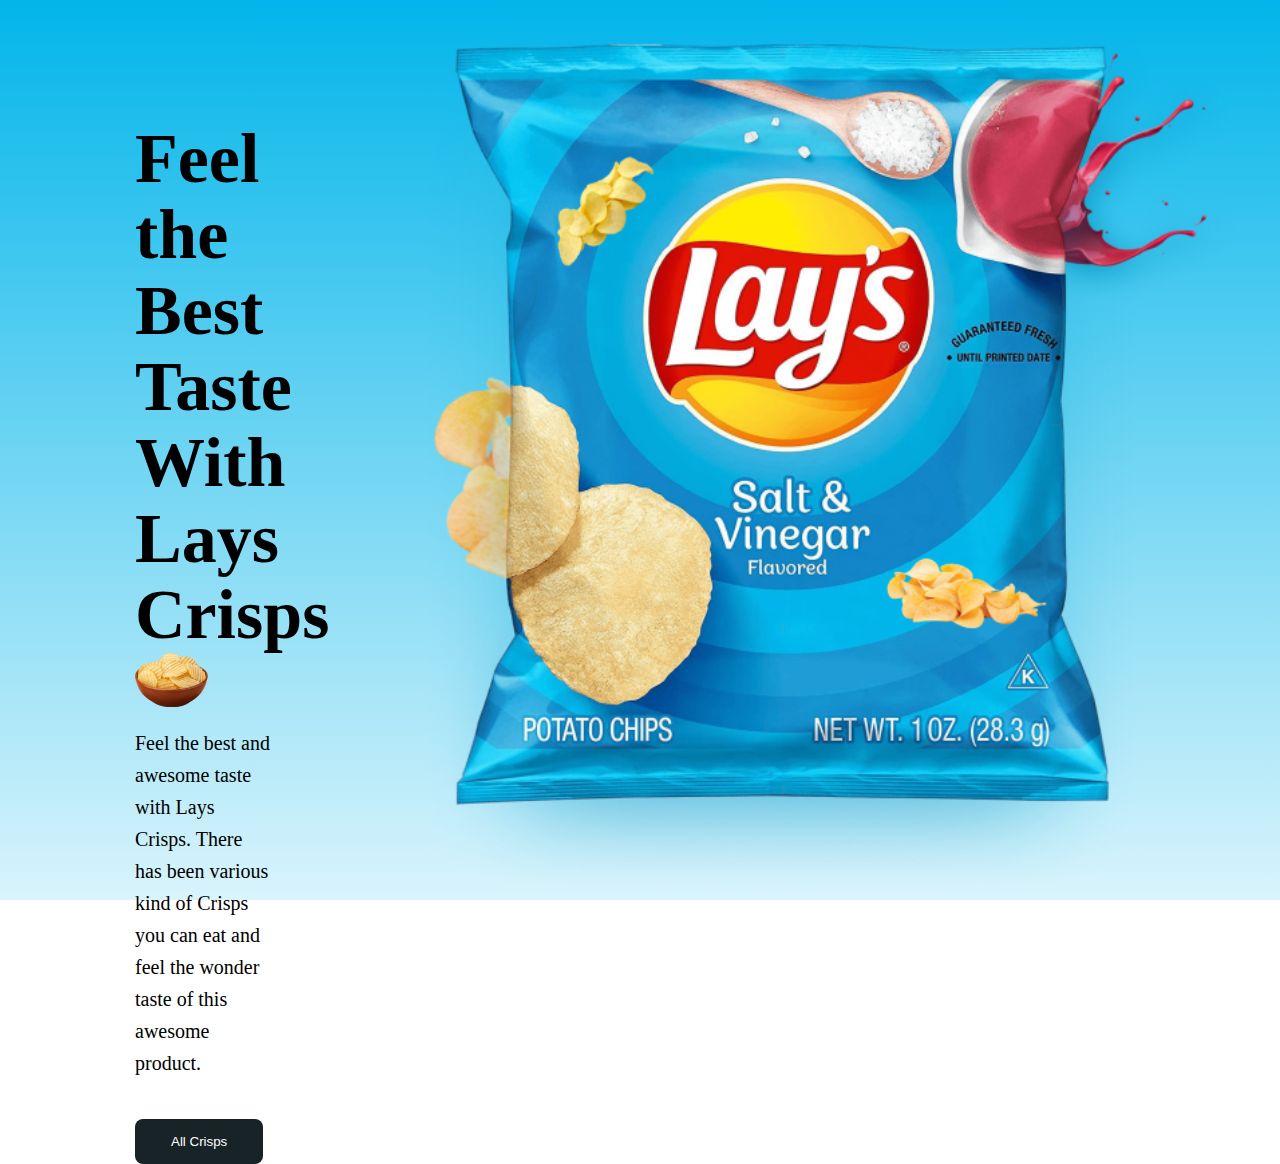
==== Kien/index.html @ 2e841c8f "sector 1" ====
<html lang="en">
  <head>
    <meta charset="UTF-8" />
    <meta http-equiv="X-UA-Compatible" content="IE=edge" />
    <meta name="viewport" content="width=device-width, initial-scale=1.0" />
    <title>Document</title>
    <link rel="stylesheet" href="./css/styles.css" />
  </head>
  <body>
    <main>
      <section>
        <div class="bg-blue-lg row">
          <div class="mg-l-135">
            <div>
              <div class="col-md-7 m-t-121">
                <h1 class="fw-700 lh-76 fz-70">
                  Feel the Best Taste With Lays Crisps
                  <img src="./img/Images02.png" alt="" />
                </h1>

                <p class="fw-400 fz-20 lh-32 m-t-20 font-manrope">
                  Feel the best and awesome taste with Lays Crisps. There has
                  been various kind of Crisps you can eat and feel the wonder
                  taste of this awesome product.
                </p>
              </div>
              <button class="ph-36 pv-15 bg-black text-w br-8 m-t-40">
                All Crisps
              </button>
            </div>
          </div>
          <img class="" src="./img/Images01.png" alt="" />
        </div>
      </section>
    </main>
  </body>
</html>
---- Kien/css/styles.css ----
* {
    padding: 0;
    margin: 0;
    box-sizing: border-box;
    border: none;
    outline: none;
  }  

/* font*/

.font-sentient {
    font-family: 'Sentient';
}
@import url('https://fonts.googleapis.com/css2?family=Inter:wght@100&display=swap');
.font-manrope {
    font-family: 'Manrope';
}

.fw-700 {
    font-weight: 700;
}

.fw-600 {
    font-weight: 600;
}
.fw-500 {
    font-weight: 500;
}
.fw-400 {
    font-weight: 400;
}

.fs-m {
    font-style: normal;
}

.fz-70 {
    font-size: 70;
}

.fz-20 {
    font-size: 20; 
}

.fz-18 {
    font-size: 18;
}

.lh-76 {
    line-height: 76px;
}

.lh-32 {
    line-height: 32px;
}

.lh-30 {
    line-height: 30px;
}

/* border */
.br-8 {
    border-radius: 8px;
}

/* padding */
.ph-36 {
    padding-right: 36;
    padding-left: 36;
}

.pv-15 {
    padding-top: 15;
    padding-bottom: 15;
}

.ph-135 {
    padding-left: 135px;
    padding-right: 135px;
}

.mh-36 {
    margin-right: 36;
    margin-left: 36;
}

.mv-15 {
    margin-top: 15;
    margin-bottom: 15;
}

.m-t-20 {
    margin-top: 20px;
}

.m-t-40 {
    margin-top: 40px;
}

.m-t-121 {
    margin-top: 121px;
}

.mg-l-135 {
    margin-left: 135px;
}

/* text*/
.text-w {
    color: #ffffff;
}

.text-b {
    color:  #182327;
}

/* backgound */
.bg-black {
    background-color: #182327;
}

.bg-blue-lg {
    background: linear-gradient(180deg, #02B5EA 0%, rgba(2, 181, 234, 0.15) 100%);
}


.row {
    display: flex;
    width: 100%;
    height: 100%;
    margin-bottom: 24px;
  }
  
  .col {
    height: 100%;
  }
  
  .col + .col {
    margin-left: 2%;
  }
  
  .col-md-3 {
    width: 25%;
  }
  
  .col-md-4 {
    width: 33.33%;
  }
  
  .col-md-5 {
    width: 41.7%;
  }
  
  .col-md-6 {
    width: 50%;
  }
  
  .col-md-7 {
    width: 58.33%;
  }
  
  .col-md-8 {
    width: 66.67%;
  }
  
  .col-md-9 {
    width: 75%;
  }
  
  .col-md-10 {
    width: 83.33%;
  }
  .col-md-11 {
    width: 66.67%;
  }
  .col-md-12 {
    width: 100%;
  }
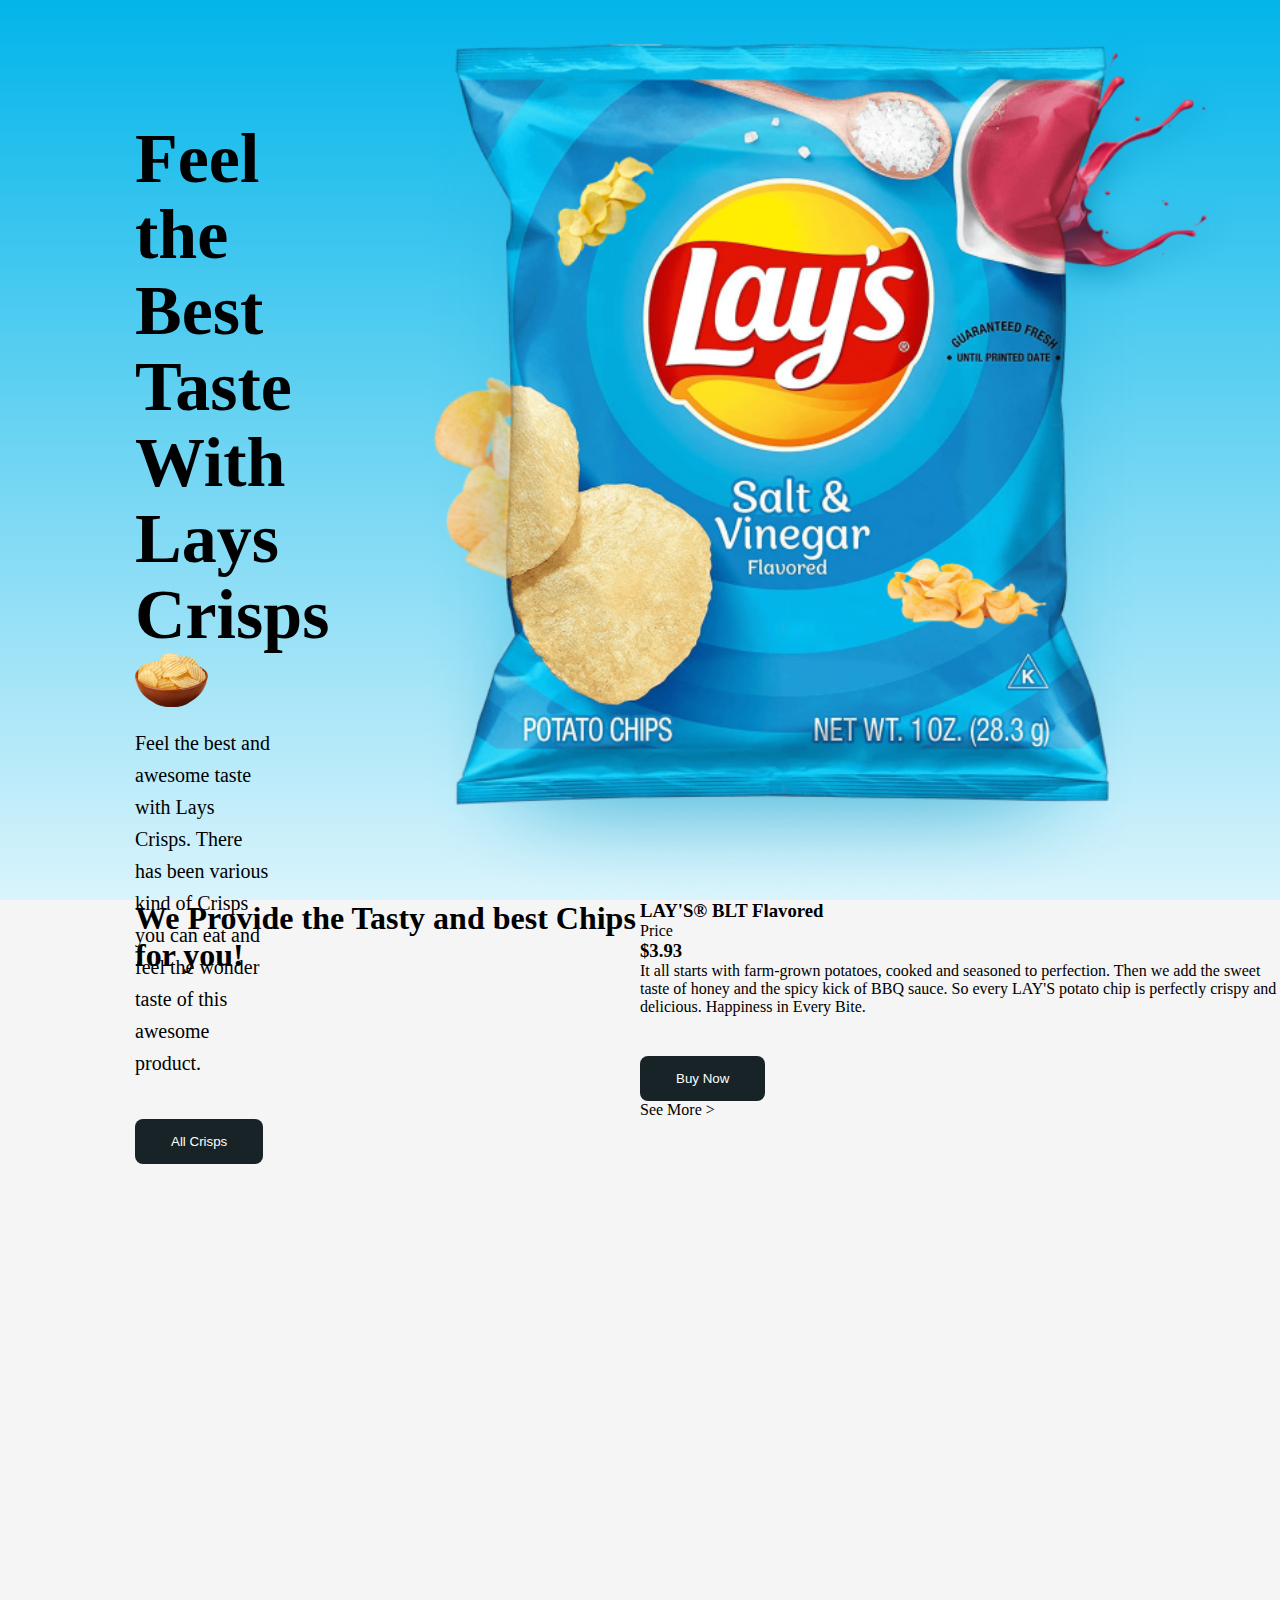
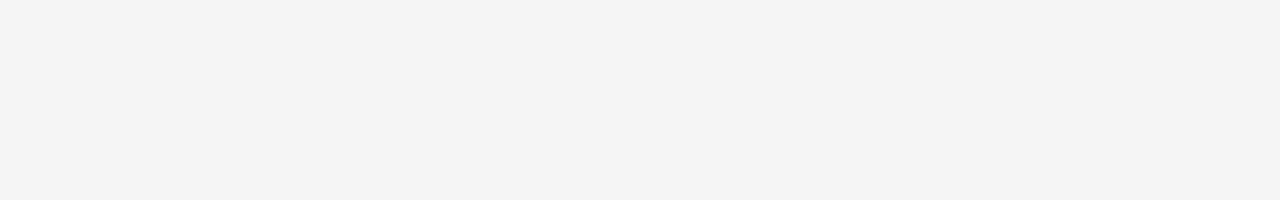
==== commit bb06d1df: "Add section 2" ====
--- a/Kien/index.html
+++ b/Kien/index.html
@@ -32,6 +32,42 @@
           <img class="" src="./img/Images01.png" alt="" />
         </div>
       </section>
+      <section class="bg-white">
+        <div class="row">
+          <div class="col-md-6">
+            <div class="mg-l-135">
+              <h1>
+                We Provide the Tasty and best Chips for you! 
+              </h1>
+              <img src="" alt="">
+            </div>
+          </div>
+          <div class="col-md-6">
+            <div class="mg-r-135">
+              <h3>
+                LAY'S® BLT Flavored
+              </h3>
+              <p>
+                Price
+              </p>
+              <h3>
+                $3.93
+              </h3>
+              <p>
+                It all starts with farm-grown potatoes, cooked and seasoned to perfection. Then we add the sweet taste of honey and the spicy kick of BBQ sauce. So every LAY'S potato chip is perfectly crispy and delicious. Happiness in Every Bite.
+              </p>
+              <div class="">
+                <button class="ph-36 pv-15 bg-black text-w br-8 m-t-40">
+                  Buy Now
+                </button>
+                <p>
+                  See More >
+                </p>
+              </div>
+            </div>
+          </div>
+        </div>
+      </section>
     </main>
   </body>
 </html>
--- a/Kien/css/styles.css
+++ b/Kien/css/styles.css
@@ -123,12 +123,19 @@
     background: linear-gradient(180deg, #02B5EA 0%, rgba(2, 181, 234, 0.15) 100%);
 }
 
+.bg-white {
+    background-color: #F5F5F5;
+}
+
+.flex-d-center {
+    flex-direction: row;
+}
+
 
 .row {
     display: flex;
     width: 100%;
     height: 100%;
-    margin-bottom: 24px;
   }
   
   .col {
